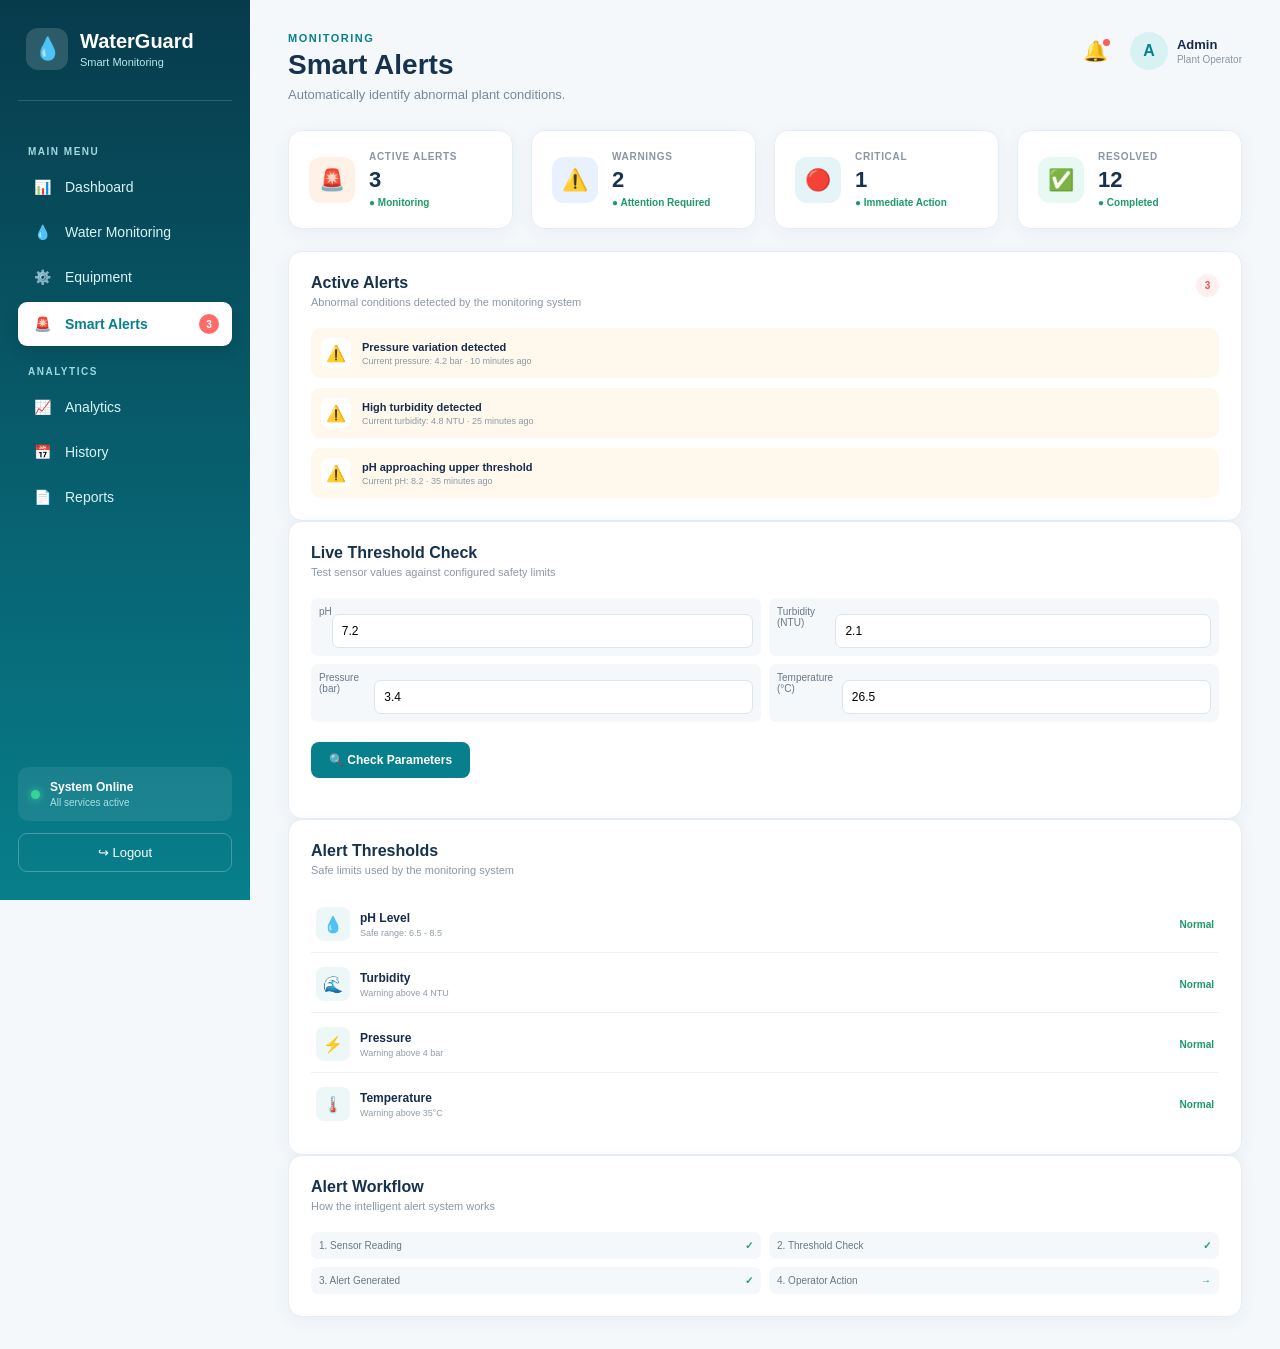
==== alerts.html @ a8fdc506 "Add files via upload" ====
<!DOCTYPE html>
<html lang="en">
<head>
    <meta charset="UTF-8">
    <meta name="viewport" content="width=device-width, initial-scale=1.0">
    <title>Smart Alerts - WaterGuard</title>
    <link rel="stylesheet" href="style.css">
</head>

<body>

    <div class="sidebar">

        <div class="brand">
            <div class="brand-icon">💧</div>

            <div>
                <h2>WaterGuard</h2>
                <span>Smart Monitoring</span>
            </div>
        </div>

        <nav>

            <p class="menu-title">MAIN MENU</p>

            <a href="dashboard.html" class="menu-item">
                <span>📊</span>
                Dashboard
            </a>

            <a href="monitoring.html" class="menu-item">
                <span>💧</span>
                Water Monitoring
            </a>

            <a href="equipment.html" class="menu-item">
                <span>⚙️</span>
                Equipment
            </a>

            <a href="alerts.html" class="menu-item active">
                <span>🚨</span>
                Smart Alerts
                <span class="badge">3</span>
            </a>

            <p class="menu-title">ANALYTICS</p>

            <a href="#" class="menu-item">
                <span>📈</span>
                Analytics
            </a>

            <a href="#" class="menu-item">
                <span>📅</span>
                History
            </a>

            <a href="#" class="menu-item">
                <span>📄</span>
                Reports
            </a>

        </nav>

        <div class="sidebar-bottom">

            <div class="system-status">
                <span class="online-dot"></span>

                <div>
                    <strong>System Online</strong>
                    <small>All services active</small>
                </div>
            </div>

            <button class="logout" onclick="logout()">
                ↪ Logout
            </button>

        </div>

    </div>


    <main class="main-content">

        <header class="topbar">

            <div>
                <p class="page-label">MONITORING</p>

                <h1>Smart Alerts</h1>

                <p class="welcome-text">
                    Automatically identify abnormal plant conditions.
                </p>
            </div>

            <div class="profile">

                <div class="notification">
                    🔔
                    <span class="notification-dot"></span>
                </div>

                <div class="profile-info">

                    <div class="avatar">
                        A
                    </div>

                    <div>
                        <strong>Admin</strong>
                        <small>Plant Operator</small>
                    </div>

                </div>

            </div>

        </header>


        <section class="overview-cards">

            <div class="metric-card">

                <div class="metric-icon pressure-icon">
                    🚨
                </div>

                <div class="metric-content">
                    <p>ACTIVE ALERTS</p>
                    <h2 id="activeAlertCount">3</h2>
                    <span class="good">● Monitoring</span>
                </div>

            </div>


            <div class="metric-card">

                <div class="metric-icon turbidity-icon">
                    ⚠️
                </div>

                <div class="metric-content">
                    <p>WARNINGS</p>
                    <h2 id="warningCount">2</h2>
                    <span class="good">● Attention Required</span>
                </div>

            </div>


            <div class="metric-card">

                <div class="metric-icon ph-icon">
                    🔴
                </div>

                <div class="metric-content">
                    <p>CRITICAL</p>
                    <h2 id="criticalCount">1</h2>
                    <span class="good">● Immediate Action</span>
                </div>

            </div>


            <div class="metric-card">

                <div class="metric-icon flow-icon">
                    ✅
                </div>

                <div class="metric-content">
                    <p>RESOLVED</p>
                    <h2 id="resolvedCount">12</h2>
                    <span class="good">● Completed</span>
                </div>

            </div>

        </section>


        <section class="panel">

            <div class="panel-header">

                <div>
                    <h2>Active Alerts</h2>

                    <p>
                        Abnormal conditions detected by the monitoring system
                    </p>
                </div>

                <span class="alert-count">
                    3
                </span>

            </div>


            <div class="alert-list">

                <div class="alert-item warning">

                    <div class="alert-icon">
                        ⚠️
                    </div>

                    <div>
                        <strong>Pressure variation detected</strong>

                        <small>
                            Current pressure: 4.2 bar · 10 minutes ago
                        </small>
                    </div>

                </div>


                <div class="alert-item warning">

                    <div class="alert-icon">
                        ⚠️
                    </div>

                    <div>
                        <strong>High turbidity detected</strong>

                        <small>
                            Current turbidity: 4.8 NTU · 25 minutes ago
                        </small>
                    </div>

                </div>


                <div class="alert-item warning">

                    <div class="alert-icon">
                        ⚠️
                    </div>

                    <div>
                        <strong>pH approaching upper threshold</strong>

                        <small>
                            Current pH: 8.2 · 35 minutes ago
                        </small>
                    </div>

                </div>

            </div>

        </section>


        <section class="panel">

            <div class="panel-header">

                <div>
                    <h2>Live Threshold Check</h2>

                    <p>
                        Test sensor values against configured safety limits
                    </p>
                </div>

            </div>


            <div class="quality-details">

                <div>
                    <span>pH</span>

                    <input
                        id="phValue"
                        type="number"
                        step="0.1"
                        value="7.2"
                    >
                </div>


                <div>
                    <span>Turbidity (NTU)</span>

                    <input
                        id="turbidityValue"
                        type="number"
                        step="0.1"
                        value="2.1"
                    >
                </div>


                <div>
                    <span>Pressure (bar)</span>

                    <input
                        id="pressureValue"
                        type="number"
                        step="0.1"
                        value="3.4"
                    >
                </div>


                <div>
                    <span>Temperature (°C)</span>

                    <input
                        id="temperatureValue"
                        type="number"
                        step="0.1"
                        value="26.5"
                    >
                </div>

            </div>


            <button
                onclick="checkAlerts()"
                class="check-button"
            >
                🔍 Check Parameters
            </button>


            <div id="alertResult"></div>

        </section>


        <section class="panel">

            <div class="panel-header">

                <div>
                    <h2>Alert Thresholds</h2>

                    <p>
                        Safe limits used by the monitoring system
                    </p>
                </div>

            </div>


            <div class="equipment-list">

                <div class="equipment-row">

                    <div class="equipment-name">

                        <div class="equipment-icon">
                            💧
                        </div>

                        <div>
                            <strong>pH Level</strong>

                            <small>
                                Safe range: 6.5 - 8.5
                            </small>
                        </div>

                    </div>

                    <span class="status-running">
                        Normal
                    </span>

                </div>


                <div class="equipment-row">

                    <div class="equipment-name">

                        <div class="equipment-icon">
                            🌊
                        </div>

                        <div>
                            <strong>Turbidity</strong>

                            <small>
                                Warning above 4 NTU
                            </small>
                        </div>

                    </div>

                    <span class="status-running">
                        Normal
                    </span>

                </div>


                <div class="equipment-row">

                    <div class="equipment-name">

                        <div class="equipment-icon">
                            ⚡
                        </div>

                        <div>
                            <strong>Pressure</strong>

                            <small>
                                Warning above 4 bar
                            </small>
                        </div>

                    </div>

                    <span class="status-running">
                        Normal
                    </span>

                </div>


                <div class="equipment-row">

                    <div class="equipment-name">

                        <div class="equipment-icon">
                            🌡️
                        </div>

                        <div>
                            <strong>Temperature</strong>

                            <small>
                                Warning above 35°C
                            </small>
                        </div>

                    </div>

                    <span class="status-running">
                        Normal
                    </span>

                </div>

            </div>

        </section>


        <section class="panel">

            <div class="panel-header">

                <div>
                    <h2>Alert Workflow</h2>

                    <p>
                        How the intelligent alert system works
                    </p>
                </div>

            </div>


            <div class="quality-details">

                <div>
                    <span>1. Sensor Reading</span>
                    <strong>✓</strong>
                </div>

                <div>
                    <span>2. Threshold Check</span>
                    <strong>✓</strong>
                </div>

                <div>
                    <span>3. Alert Generated</span>
                    <strong>✓</strong>
                </div>

                <div>
                    <span>4. Operator Action</span>
                    <strong>→</strong>
                </div>

            </div>

        </section>

    </main>


    <script src="alerts.js"></script>

    <script>

        function logout() {
            window.location.href = "index.html";
        }

    </script>

</body>
</html>
---- style.css ----
* {
    margin: 0;
    padding: 0;
    box-sizing: border-box;
}

body {
    font-family: "Segoe UI", Arial, sans-serif;
    background: #f4f8fb;
    color: #172b4d;
}

a {
    text-decoration: none;
    color: inherit;
}

button,
input,
select {
    font-family: inherit;
}

/* =========================
   LOGIN PAGE
========================= */

.login-container {
    min-height: 100vh;
    display: flex;
    align-items: center;
    justify-content: center;
    background:
        radial-gradient(circle at top left, rgba(8,127,140,0.18), transparent 35%),
        linear-gradient(135deg, #eaf7f8, #f4f8fb);
}

.login-box {
    width: 410px;
    background: white;
    padding: 40px;
    border-radius: 18px;
    border: 1px solid #e3edf1;
    box-shadow: 0 15px 45px rgba(30,60,90,0.12);
    text-align: center;
}

.login-icon {
    width: 65px;
    height: 65px;
    margin: 0 auto 15px;
    border-radius: 18px;
    background: #e2f5f6;
    display: flex;
    align-items: center;
    justify-content: center;
    font-size: 34px;
}

.login-box h1 {
    font-size: 28px;
    color: #073b4c;
    margin-bottom: 7px;
}

.login-title {
    color: #087f8c;
    font-size: 13px;
    font-weight: 600;
    margin-bottom: 8px;
}

.login-description {
    color: #8996a3;
    font-size: 11px;
    line-height: 1.6;
    margin-bottom: 28px;
}

.login-box form {
    text-align: left;
}

.login-box label {
    display: block;
    color: #526273;
    font-size: 12px;
    font-weight: 600;
    margin-bottom: 7px;
}

.login-box input {
    width: 100%;
    padding: 12px 13px;
    margin-bottom: 17px;
    border: 1px solid #dce5eb;
    border-radius: 8px;
    outline: none;
    font-size: 13px;
    color: #17324d;
}

.login-box input:focus {
    border-color: #087f8c;
    box-shadow: 0 0 0 3px rgba(8,127,140,0.08);
}

.login-box button {
    width: 100%;
    padding: 13px;
    border: none;
    border-radius: 8px;
    background: linear-gradient(135deg, #073b4c, #087f8c);
    color: white;
    font-size: 13px;
    font-weight: 600;
    cursor: pointer;
    margin-top: 5px;
}

.login-box button:hover {
    transform: translateY(-2px);
    box-shadow: 0 7px 18px rgba(8,127,140,0.25);
}

#message {
    text-align: center;
    font-size: 11px;
    margin-top: 12px;
}

.login-footer {
    margin-top: 25px;
    padding-top: 18px;
    border-top: 1px solid #edf1f4;
    color: #8996a3;
    font-size: 10px;
}

.login-footer span {
    color: #36d399;
    margin-right: 4px;
}


/* =========================
   SIDEBAR
========================= */

.sidebar {
    position: fixed;
    left: 0;
    top: 0;
    width: 250px;
    height: 100vh;
    background: linear-gradient(180deg, #073b4c 0%, #087f8c 100%);
    color: white;
    padding: 28px 18px;
    display: flex;
    flex-direction: column;
    z-index: 100;
}

.brand {
    display: flex;
    align-items: center;
    gap: 12px;
    padding: 0 8px 30px;
    border-bottom: 1px solid rgba(255,255,255,0.15);
}

.brand-icon {
    width: 42px;
    height: 42px;
    border-radius: 12px;
    background: rgba(255,255,255,0.15);
    display: flex;
    align-items: center;
    justify-content: center;
    font-size: 22px;
}

.brand h2 {
    font-size: 20px;
    font-weight: 700;
}

.brand span {
    display: block;
    font-size: 11px;
    color: #b9e8eb;
    margin-top: 3px;
}

nav {
    margin-top: 25px;
}

.menu-title {
    font-size: 10px;
    font-weight: 700;
    letter-spacing: 1.5px;
    color: #9dd9de;
    margin: 20px 10px 10px;
}

.menu-item {
    display: flex;
    align-items: center;
    gap: 12px;
    padding: 12px 13px;
    margin-bottom: 5px;
    border-radius: 9px;
    color: #d9f3f5;
    font-size: 14px;
    transition: 0.2s;
}

.menu-item span:first-child {
    width: 22px;
    text-align: center;
}

.menu-item:hover {
    background: rgba(255,255,255,0.12);
    color: white;
}

.menu-item.active {
    background: white;
    color: #087f8c;
    font-weight: 600;
    box-shadow: 0 5px 15px rgba(0,0,0,0.12);
}

.badge {
    margin-left: auto;
    background: #ff6b6b;
    color: white;
    border-radius: 20px;
    min-width: 20px;
    height: 20px;
    display: flex;
    align-items: center;
    justify-content: center;
    font-size: 10px;
}

.sidebar-bottom {
    margin-top: auto;
}

.system-status {
    display: flex;
    align-items: center;
    gap: 10px;
    padding: 13px;
    background: rgba(255,255,255,0.08);
    border-radius: 10px;
    margin-bottom: 12px;
}

.online-dot {
    width: 9px;
    height: 9px;
    background: #36d399;
    border-radius: 50%;
    box-shadow: 0 0 8px #36d399;
}

.system-status strong {
    display: block;
    font-size: 12px;
}

.system-status small {
    display: block;
    color: #a9dfe2;
    font-size: 10px;
    margin-top: 3px;
}

.logout {
    width: 100%;
    padding: 11px;
    border: 1px solid rgba(255,255,255,0.25);
    border-radius: 9px;
    background: transparent;
    color: white;
    cursor: pointer;
    font-size: 13px;
}

.logout:hover {
    background: rgba(255,255,255,0.12);
}


/* =========================
   MAIN CONTENT
========================= */

.main-content {
    margin-left: 250px;
    padding: 32px 38px;
    min-height: 100vh;
}

.topbar {
    display: flex;
    justify-content: space-between;
    align-items: flex-start;
    margin-bottom: 28px;
}

.page-label {
    color: #087f8c;
    font-size: 11px;
    font-weight: 700;
    letter-spacing: 1.5px;
    margin-bottom: 5px;
}

.topbar h1 {
    font-size: 28px;
    color: #17324d;
    margin-bottom: 6px;
}

.welcome-text {
    color: #7a8998;
    font-size: 13px;
}

.profile {
    display: flex;
    align-items: center;
    gap: 22px;
}

.notification {
    position: relative;
    font-size: 20px;
    cursor: pointer;
}

.notification-dot {
    position: absolute;
    width: 7px;
    height: 7px;
    background: #ff5c5c;
    border-radius: 50%;
    right: -2px;
    top: 0;
}

.profile-info {
    display: flex;
    align-items: center;
    gap: 9px;
}

.avatar {
    width: 38px;
    height: 38px;
    background: #d8f2f4;
    color: #087f8c;
    border-radius: 50%;
    display: flex;
    justify-content: center;
    align-items: center;
    font-weight: 700;
}

.profile-info strong {
    display: block;
    font-size: 13px;
}

.profile-info small {
    display: block;
    color: #8996a3;
    font-size: 10px;
    margin-top: 2px;
}


/* =========================
   METRIC CARDS
========================= */

.overview-cards {
    display: grid;
    grid-template-columns: repeat(4, 1fr);
    gap: 18px;
    margin-bottom: 22px;
}

.metric-card {
    background: white;
    border: 1px solid #e7eef3;
    border-radius: 14px;
    padding: 20px;
    display: flex;
    align-items: center;
    gap: 14px;
    position: relative;
    box-shadow: 0 4px 18px rgba(30,60,90,0.05);
    transition: 0.2s;
}

.metric-card:hover {
    transform: translateY(-3px);
    box-shadow: 0 8px 25px rgba(30,60,90,0.1);
}

.metric-icon {
    width: 46px;
    height: 46px;
    border-radius: 12px;
    display: flex;
    align-items: center;
    justify-content: center;
    font-size: 21px;
    flex-shrink: 0;
}

.ph-icon {
    background: #e5f5f7;
}

.turbidity-icon {
    background: #e9f1ff;
}

.flow-icon {
    background: #e8f8f2;
}

.pressure-icon {
    background: #fff1e6;
}

.metric-content p {
    font-size: 10px;
    font-weight: 700;
    color: #8996a3;
    letter-spacing: 0.7px;
    margin-bottom: 5px;
}

.metric-content h2 {
    font-size: 22px;
    color: #17324d;
}

.metric-content h2 small {
    font-size: 10px;
    font-weight: 500;
    color: #7c8996;
}

.good {
    color: #1c9b67;
    font-size: 10px;
    font-weight: 600;
    display: block;
    margin-top: 4px;
}

.metric-arrow {
    margin-left: auto;
    color: #b5c0c9;
    font-size: 18px;
}


/* =========================
   PANELS
========================= */

.dashboard-grid {
    display: grid;
    grid-template-columns: 2fr 1fr;
    gap: 20px;
    margin-bottom: 20px;
}

.panel {
    background: white;
    border: 1px solid #e7eef3;
    border-radius: 14px;
    padding: 22px;
    box-shadow: 0 4px 18px rgba(30,60,90,0.05);
}

.panel-header {
    display: flex;
    justify-content: space-between;
    align-items: flex-start;
    margin-bottom: 20px;
}

.panel-header h2 {
    font-size: 16px;
    color: #17324d;
    margin-bottom: 4px;
}

.panel-header p {
    color: #8a98a5;
    font-size: 11px;
}

.panel-header select {
    border: 1px solid #dce5eb;
    padding: 7px 10px;
    border-radius: 7px;
    color: #526273;
    background: white;
    outline: none;
}

.panel-header a {
    color: #087f8c;
    font-size: 11px;
    font-weight: 600;
}


/* =========================
   CHART
========================= */

.chart-area {
    height: 190px;
    display: flex;
    position: relative;
}

.chart-lines {
    width: 35px;
    height: 100%;
    display: flex;
    flex-direction: column;
    justify-content: space-between;
    color: #a0abb5;
    font-size: 9px;
    padding-bottom: 5px;
}

.chart {
    flex: 1;
    position: relative;
    margin-left: 8px;
    border-left: 1px solid #e8eef2;
    border-bottom: 1px solid #e8eef2;
    background: repeating-linear-gradient(
        to bottom,
        transparent 0,
        transparent 37px,
        #edf2f5 38px
    );
}

.chart-line {
    position: absolute;
    left: 4%;
    right: 2%;
    top: 43%;
    height: 3px;
    background: #087f8c;
    border-radius: 5px;
    transform: rotate(-2deg);
    box-shadow: 0 3px 10px rgba(8,127,140,0.25);
}

.point1,
.point2,
.point3,
.point4,
.point5,
.point6 {
    position: absolute;
    width: 9px;
    height: 9px;
    border: 2px solid white;
    background: #087f8c;
    border-radius: 50%;
    z-index: 2;
}

.point1 {
    left: 5%;
    top: 47%;
}

.point2 {
    left: 22%;
    top: 41%;
}

.point3 {
    left: 40%;
    top: 44%;
}

.point4 {
    left: 58%;
    top: 36%;
}

.point5 {
    left: 76%;
    top: 40%;
}

.point6 {
    right: 2%;
    top: 31%;
}

.chart-labels {
    margin-left: 43px;
    display: flex;
    justify-content: space-between;
    color: #9aa6b1;
    font-size: 9px;
    margin-top: 8px;
}


/* =========================
   QUALITY SCORE
========================= */

.quality-panel {
    text-align: center;
}

.quality-panel .panel-header {
    text-align: left;
}

.score-circle {
    width: 135px;
    height: 135px;
    margin: 8px auto 14px;
    border-radius: 50%;
    background: conic-gradient(
        #087f8c 0deg 331deg,
        #e8eef2 331deg 360deg
    );
    display: flex;
    align-items: center;
    justify-content: center;
    position: relative;
}

.score-circle::before {
    content: "";
    position: absolute;
    width: 105px;
    height: 105px;
    background: white;
    border-radius: 50%;
}

.score-circle div {
    position: relative;
    z-index: 2;
}

.score-circle strong {
    font-size: 30px;
    color: #17324d;
}

.score-circle span {
    font-size: 11px;
    color: #8996a3;
}

.quality-status {
    color: #1c9b67;
    font-size: 10px;
    font-weight: 700;
    margin-bottom: 15px;
}

.quality-details {
    display: grid;
    grid-template-columns: 1fr 1fr;
    gap: 8px;
}

.quality-details div {
    background: #f5f8fa;
    border-radius: 7px;
    padding: 8px;
    display: flex;
    justify-content: space-between;
    font-size: 10px;
    color: #697886;
}

.quality-details strong {
    color: #1c9b67;
}


/* =========================
   EQUIPMENT
========================= */

.lower-grid {
    grid-template-columns: 1.2fr 1fr;
}

.equipment-list {
    display: flex;
    flex-direction: column;
    gap: 3px;
}

.equipment-row {
    display: flex;
    justify-content: space-between;
    align-items: center;
    padding: 11px 5px;
    border-bottom: 1px solid #eef2f5;
}

.equipment-row:last-child {
    border-bottom: none;
}

.equipment-name {
    display: flex;
    align-items: center;
    gap: 10px;
}

.equipment-icon {
    width: 34px;
    height: 34px;
    background: #edf7f8;
    border-radius: 8px;
    display: flex;
    align-items: center;
    justify-content: center;
}

.equipment-name strong {
    display: block;
    font-size: 12px;
}

.equipment-name small {
    display: block;
    color: #909ca7;
    font-size: 9px;
    margin-top: 3px;
}

.status-running {
    color: #1c9b67;
    font-size: 10px;
    font-weight: 600;
}


/* =========================
   ALERTS
========================= */

.alert-list {
    display: flex;
    flex-direction: column;
    gap: 10px;
}

.alert-item {
    display: flex;
    align-items: center;
    gap: 11px;
    padding: 10px;
    border-radius: 9px;
}

.alert-item.warning {
    background: #fff8ed;
}

.alert-item.info {
    background: #eef7ff;
}

.alert-item.success {
    background: #effaf4;
}

.alert-icon {
    width: 30px;
    height: 30px;
    border-radius: 8px;
    display: flex;
    align-items: center;
    justify-content: center;
    background: white;
}

.alert-item strong {
    display: block;
    font-size: 11px;
}

.alert-item small {
    display: block;
    color: #8c98a3;
    font-size: 9px;
    margin-top: 3px;
}

.alert-count {
    width: 23px;
    height: 23px;
    background: #fff0f0;
    color: #e45555;
    border-radius: 50%;
    display: flex;
    align-items: center;
    justify-content: center;
    font-size: 10px;
    font-weight: 700;
}


/* =========================
   QUICK ACTIONS
========================= */

.quick-actions {
    margin-top: 5px;
}

.quick-actions h2 {
    font-size: 16px;
    margin-bottom: 12px;
}

.action-grid {
    display: grid;
    grid-template-columns: repeat(4, 1fr);
    gap: 14px;
}

.action-card {
    background: white;
    border: 1px solid #e7eef3;
    border-radius: 11px;
    padding: 15px;
    display: flex;
    align-items: center;
    gap: 11px;
    box-shadow: 0 3px 12px rgba(30,60,90,0.04);
    transition: 0.2s;
}

.action-card:hover {
    border-color: #9ed8dc;
    transform: translateY(-2px);
}

.action-card > span {
    width: 35px;
    height: 35px;
    background: #edf7f8;
    border-radius: 8px;
    display: flex;
    align-items: center;
    justify-content: center;
}

.action-card div {
    flex: 1;
}

.action-card strong {
    display: block;
    font-size: 11px;
}

.action-card small {
    display: block;
    color: #919ca6;
    font-size: 9px;
    margin-top: 3px;
}

.action-card b {
    color: #087f8c;
}


/* =========================
   ALERT THRESHOLD CHECK
========================= */

.quality-details input {
    width: 100%;
    margin-top: 8px;
    padding: 9px;
    border: 1px solid #dce5eb;
    border-radius: 7px;
    outline: none;
    font-size: 12px;
}

.check-button {
    margin-top: 20px;
    padding: 11px 18px;
    border: none;
    border-radius: 8px;
    background: #087f8c;
    color: white;
    cursor: pointer;
    font-size: 12px;
    font-weight: 600;
}

.check-button:hover {
    background: #066b76;
}

#alertResult {
    margin-top: 18px;
}


/* =========================
   MONITORING / GENERAL
========================= */

.data-grid {
    display: grid;
    grid-template-columns: repeat(2, 1fr);
    gap: 18px;
}

.data-card {
    background: white;
    border: 1px solid #e7eef3;
    border-radius: 14px;
    padding: 20px;
    box-shadow: 0 4px 18px rgba(30,60,90,0.05);
}

.data-card h3 {
    font-size: 13px;
    color: #8996a3;
    margin-bottom: 8px;
}

.data-card .value {
    font-size: 28px;
    font-weight: 700;
    color: #17324d;
}

.data-card .unit {
    font-size: 11px;
    color: #8996a3;
}

.status-normal {
    color: #1c9b67;
    font-size: 11px;
    font-weight: 600;
    margin-top: 6px;
}

.status-warning {
    color: #e69a23;
    font-size: 11px;
    font-weight: 600;
    margin-top: 6px;
}

.status-critical {
    color: #e45555;
    font-size: 11px;
    font-weight: 600;
    margin-top: 6px;
}


/* =========================
   RESPONSIVE
========================= */

@media (max-width: 1200px) {

    .overview-cards {
        grid-template-columns: repeat(2, 1fr);
    }

    .action-grid {
        grid-template-columns: repeat(2, 1fr);
    }
}

@media (max-width: 900px) {

    .sidebar {
        width: 210px;
    }

    .main-content {
        margin-left: 210px;
        padding: 25px;
    }

    .dashboard-grid,
    .lower-grid {
        grid-template-columns: 1fr;
    }
}

@media (max-width: 650px) {

    .sidebar {
        position: relative;
        width: 100%;
        height: auto;
    }

    .main-content {
        margin-left: 0;
    }

    .overview-cards,
    .action-grid,
    .data-grid {
        grid-template-columns: 1fr;
    }

    .topbar {
        flex-direction: column;
        gap: 20px;
    }
}

@media (max-width: 500px) {

    .login-box {
        width: calc(100% - 30px);
        padding: 30px 25px;
    }
}
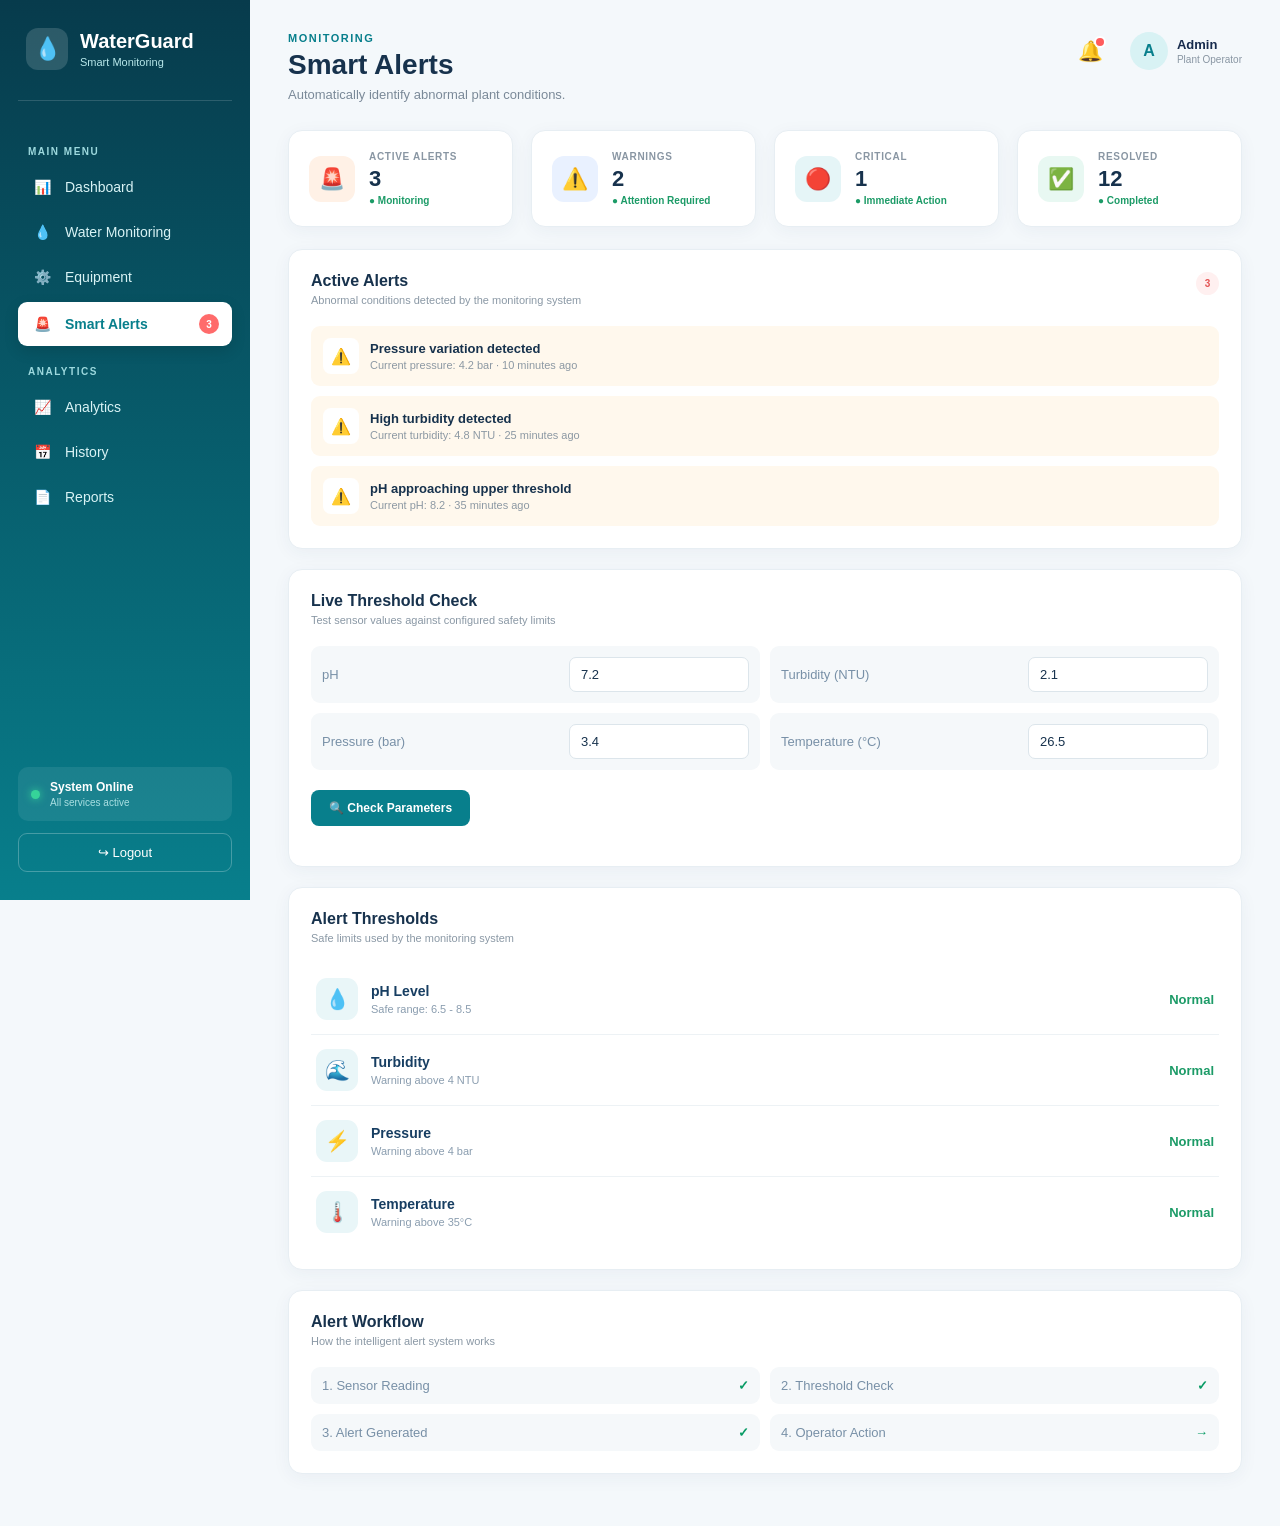
==== commit 5f52f8a3: "Add files via upload" ====
--- a/alerts.html
+++ b/alerts.html
@@ -13,7 +13,6 @@
 
         <div class="brand">
             <div class="brand-icon">💧</div>
-
             <div>
                 <h2>WaterGuard</h2>
                 <span>Smart Monitoring</span>
@@ -47,17 +46,17 @@
 
             <p class="menu-title">ANALYTICS</p>
 
-            <a href="#" class="menu-item">
+            <a href="analytics.html" class="menu-item">
                 <span>📈</span>
                 Analytics
             </a>
 
-            <a href="#" class="menu-item">
+            <a href="history.html" class="menu-item">
                 <span>📅</span>
                 History
             </a>
 
-            <a href="#" class="menu-item">
+            <a href="reports.html" class="menu-item">
                 <span>📄</span>
                 Reports
             </a>
@@ -68,7 +67,6 @@
 
             <div class="system-status">
                 <span class="online-dot"></span>
-
                 <div>
                     <strong>System Online</strong>
                     <small>All services active</small>
@@ -100,22 +98,66 @@
 
             <div class="profile">
 
-                <div class="notification">
-                    🔔
-                    <span class="notification-dot"></span>
-                </div>
+                <!-- ================= NOTIFICATION BELL ================= -->
+
+                <div class="notification-wrapper">
+
+                    <div class="notification" onclick="toggleNotifications(event)">
+                        🔔
+                        <span class="notification-dot"></span>
+                    </div>
+
+                    <div class="notification-dropdown" id="notificationDropdown">
+
+                        <div class="notification-header">
+                            <strong>Notifications</strong>
+                            <span class="notification-count">3 new</span>
+                        </div>
+
+                        <div class="notification-list">
+
+                            <div class="notification-item">
+                                <div class="notif-icon warning">⚠️</div>
+                                <div>
+                                    <strong>Pressure variation detected</strong>
+                                    <small>Current pressure: 4.2 bar · 10 min ago</small>
+                                </div>
+                            </div>
+
+                            <div class="notification-item">
+                                <div class="notif-icon warning">⚠️</div>
+                                <div>
+                                    <strong>High turbidity detected</strong>
+                                    <small>Current turbidity: 4.8 NTU · 25 min ago</small>
+                                </div>
+                            </div>
+
+                            <div class="notification-item">
+                                <div class="notif-icon warning">⚠️</div>
+                                <div>
+                                    <strong>pH approaching upper threshold</strong>
+                                    <small>Current pH: 8.2 · 35 min ago</small>
+                                </div>
+                            </div>
+
+                        </div>
+
+                        <a href="alerts.html" class="notification-footer">
+                            View all alerts →
+                        </a>
+
+                    </div>
+
+                </div>
+
+                <!-- ================= PROFILE ================= -->
 
                 <div class="profile-info">
-
-                    <div class="avatar">
-                        A
-                    </div>
-
+                    <div class="avatar">A</div>
                     <div>
                         <strong>Admin</strong>
                         <small>Plant Operator</small>
                     </div>
-
                 </div>
 
             </div>
@@ -126,62 +168,39 @@
         <section class="overview-cards">
 
             <div class="metric-card">
-
-                <div class="metric-icon pressure-icon">
-                    🚨
-                </div>
-
+                <div class="metric-icon pressure-icon">🚨</div>
                 <div class="metric-content">
                     <p>ACTIVE ALERTS</p>
                     <h2 id="activeAlertCount">3</h2>
                     <span class="good">● Monitoring</span>
                 </div>
-
-            </div>
-
+            </div>
 
             <div class="metric-card">
-
-                <div class="metric-icon turbidity-icon">
-                    ⚠️
-                </div>
-
+                <div class="metric-icon turbidity-icon">⚠️</div>
                 <div class="metric-content">
                     <p>WARNINGS</p>
                     <h2 id="warningCount">2</h2>
                     <span class="good">● Attention Required</span>
                 </div>
-
-            </div>
-
+            </div>
 
             <div class="metric-card">
-
-                <div class="metric-icon ph-icon">
-                    🔴
-                </div>
-
+                <div class="metric-icon ph-icon">🔴</div>
                 <div class="metric-content">
                     <p>CRITICAL</p>
                     <h2 id="criticalCount">1</h2>
                     <span class="good">● Immediate Action</span>
                 </div>
-
-            </div>
-
+            </div>
 
             <div class="metric-card">
-
-                <div class="metric-icon flow-icon">
-                    ✅
-                </div>
-
+                <div class="metric-icon flow-icon">✅</div>
                 <div class="metric-content">
                     <p>RESOLVED</p>
                     <h2 id="resolvedCount">12</h2>
                     <span class="good">● Completed</span>
                 </div>
-
             </div>
 
         </section>
@@ -193,69 +212,37 @@
 
                 <div>
                     <h2>Active Alerts</h2>
-
-                    <p>
-                        Abnormal conditions detected by the monitoring system
-                    </p>
-                </div>
-
-                <span class="alert-count">
-                    3
-                </span>
-
-            </div>
-
+                    <p>Abnormal conditions detected by the monitoring system</p>
+                </div>
+
+                <span class="alert-count">3</span>
+
+            </div>
 
             <div class="alert-list">
 
                 <div class="alert-item warning">
-
-                    <div class="alert-icon">
-                        ⚠️
-                    </div>
-
+                    <div class="alert-icon">⚠️</div>
                     <div>
                         <strong>Pressure variation detected</strong>
-
-                        <small>
-                            Current pressure: 4.2 bar · 10 minutes ago
-                        </small>
-                    </div>
-
-                </div>
-
+                        <small>Current pressure: 4.2 bar · 10 minutes ago</small>
+                    </div>
+                </div>
 
                 <div class="alert-item warning">
-
-                    <div class="alert-icon">
-                        ⚠️
-                    </div>
-
+                    <div class="alert-icon">⚠️</div>
                     <div>
                         <strong>High turbidity detected</strong>
-
-                        <small>
-                            Current turbidity: 4.8 NTU · 25 minutes ago
-                        </small>
-                    </div>
-
-                </div>
-
+                        <small>Current turbidity: 4.8 NTU · 25 minutes ago</small>
+                    </div>
+                </div>
 
                 <div class="alert-item warning">
-
-                    <div class="alert-icon">
-                        ⚠️
-                    </div>
-
+                    <div class="alert-icon">⚠️</div>
                     <div>
                         <strong>pH approaching upper threshold</strong>
-
-                        <small>
-                            Current pH: 8.2 · 35 minutes ago
-                        </small>
-                    </div>
-
+                        <small>Current pH: 8.2 · 35 minutes ago</small>
+                    </div>
                 </div>
 
             </div>
@@ -266,78 +253,40 @@
         <section class="panel">
 
             <div class="panel-header">
-
                 <div>
                     <h2>Live Threshold Check</h2>
-
-                    <p>
-                        Test sensor values against configured safety limits
-                    </p>
-                </div>
-
-            </div>
-
+                    <p>Test sensor values against configured safety limits</p>
+                </div>
+            </div>
 
             <div class="quality-details">
 
                 <div>
                     <span>pH</span>
-
-                    <input
-                        id="phValue"
-                        type="number"
-                        step="0.1"
-                        value="7.2"
-                    >
-                </div>
-
+                    <input id="phValue" type="number" step="0.1" value="7.2">
+                </div>
 
                 <div>
                     <span>Turbidity (NTU)</span>
-
-                    <input
-                        id="turbidityValue"
-                        type="number"
-                        step="0.1"
-                        value="2.1"
-                    >
-                </div>
-
+                    <input id="turbidityValue" type="number" step="0.1" value="2.1">
+                </div>
 
                 <div>
                     <span>Pressure (bar)</span>
-
-                    <input
-                        id="pressureValue"
-                        type="number"
-                        step="0.1"
-                        value="3.4"
-                    >
-                </div>
-
+                    <input id="pressureValue" type="number" step="0.1" value="3.4">
+                </div>
 
                 <div>
                     <span>Temperature (°C)</span>
-
-                    <input
-                        id="temperatureValue"
-                        type="number"
-                        step="0.1"
-                        value="26.5"
-                    >
-                </div>
-
-            </div>
-
-
-            <button
-                onclick="checkAlerts()"
-                class="check-button"
-            >
+                    <input id="temperatureValue" type="number" step="0.1" value="26.5">
+                </div>
+
+            </div>
+
+            <button onclick="checkAlerts()" class="check-button">
                 🔍 Check Parameters
             </button>
 
-
             <div id="alertResult"></div>
 
         </section>
@@ -346,117 +295,56 @@
         <section class="panel">
 
             <div class="panel-header">
-
                 <div>
                     <h2>Alert Thresholds</h2>
-
-                    <p>
-                        Safe limits used by the monitoring system
-                    </p>
-                </div>
-
-            </div>
-
+                    <p>Safe limits used by the monitoring system</p>
+                </div>
+            </div>
 
             <div class="equipment-list">
 
                 <div class="equipment-row">
-
                     <div class="equipment-name">
-
-                        <div class="equipment-icon">
-                            💧
-                        </div>
-
+                        <div class="equipment-icon">💧</div>
                         <div>
                             <strong>pH Level</strong>
-
-                            <small>
-                                Safe range: 6.5 - 8.5
-                            </small>
-                        </div>
-
-                    </div>
-
-                    <span class="status-running">
-                        Normal
-                    </span>
-
-                </div>
-
+                            <small>Safe range: 6.5 - 8.5</small>
+                        </div>
+                    </div>
+                    <span class="status-running">Normal</span>
+                </div>
 
                 <div class="equipment-row">
-
                     <div class="equipment-name">
-
-                        <div class="equipment-icon">
-                            🌊
-                        </div>
-
+                        <div class="equipment-icon">🌊</div>
                         <div>
                             <strong>Turbidity</strong>
-
-                            <small>
-                                Warning above 4 NTU
-                            </small>
-                        </div>
-
-                    </div>
-
-                    <span class="status-running">
-                        Normal
-                    </span>
-
-                </div>
-
+                            <small>Warning above 4 NTU</small>
+                        </div>
+                    </div>
+                    <span class="status-running">Normal</span>
+                </div>
 
                 <div class="equipment-row">
-
                     <div class="equipment-name">
-
-                        <div class="equipment-icon">
-                            ⚡
-                        </div>
-
+                        <div class="equipment-icon">⚡</div>
                         <div>
                             <strong>Pressure</strong>
-
-                            <small>
-                                Warning above 4 bar
-                            </small>
-                        </div>
-
-                    </div>
-
-                    <span class="status-running">
-                        Normal
-                    </span>
-
-                </div>
-
+                            <small>Warning above 4 bar</small>
+                        </div>
+                    </div>
+                    <span class="status-running">Normal</span>
+                </div>
 
                 <div class="equipment-row">
-
                     <div class="equipment-name">
-
-                        <div class="equipment-icon">
-                            🌡️
-                        </div>
-
+                        <div class="equipment-icon">🌡️</div>
                         <div>
                             <strong>Temperature</strong>
-
-                            <small>
-                                Warning above 35°C
-                            </small>
-                        </div>
-
-                    </div>
-
-                    <span class="status-running">
-                        Normal
-                    </span>
-
+                            <small>Warning above 35°C</small>
+                        </div>
+                    </div>
+                    <span class="status-running">Normal</span>
                 </div>
 
             </div>
@@ -467,40 +355,17 @@
         <section class="panel">
 
             <div class="panel-header">
-
                 <div>
                     <h2>Alert Workflow</h2>
-
-                    <p>
-                        How the intelligent alert system works
-                    </p>
-                </div>
-
-            </div>
-
+                    <p>How the intelligent alert system works</p>
+                </div>
+            </div>
 
             <div class="quality-details">
-
-                <div>
-                    <span>1. Sensor Reading</span>
-                    <strong>✓</strong>
-                </div>
-
-                <div>
-                    <span>2. Threshold Check</span>
-                    <strong>✓</strong>
-                </div>
-
-                <div>
-                    <span>3. Alert Generated</span>
-                    <strong>✓</strong>
-                </div>
-
-                <div>
-                    <span>4. Operator Action</span>
-                    <strong>→</strong>
-                </div>
-
+                <div><span>1. Sensor Reading</span><strong>✓</strong></div>
+                <div><span>2. Threshold Check</span><strong>✓</strong></div>
+                <div><span>3. Alert Generated</span><strong>✓</strong></div>
+                <div><span>4. Operator Action</span><strong>→</strong></div>
             </div>
 
         </section>
@@ -513,9 +378,35 @@
     <script>
 
         function logout() {
+            sessionStorage.clear();
             window.location.href = "index.html";
         }
 
+        // ===============================
+        // NOTIFICATION BELL
+        // ===============================
+
+        function toggleNotifications(event) {
+            event.stopPropagation();
+            const dropdown = document.getElementById("notificationDropdown");
+            if (dropdown) dropdown.classList.toggle("open");
+        }
+
+        document.addEventListener("click", function(event) {
+            const dropdown = document.getElementById("notificationDropdown");
+            const wrapper  = document.querySelector(".notification-wrapper");
+            if (dropdown && wrapper && !wrapper.contains(event.target)) {
+                dropdown.classList.remove("open");
+            }
+        });
+
+        document.addEventListener("keydown", function(event) {
+            if (event.key === "Escape") {
+                const dropdown = document.getElementById("notificationDropdown");
+                if (dropdown) dropdown.classList.remove("open");
+            }
+        });
+
     </script>
 
 </body>
--- a/style.css
+++ b/style.css
@@ -1,3 +1,7 @@
+/* =========================================
+   WATERGUARD - GLOBAL STYLES
+========================================= */
+
 * {
     margin: 0;
     padding: 0;
@@ -20,6 +24,7 @@
 select {
     font-family: inherit;
 }
+
 
 /* =========================
    LOGIN PAGE
@@ -116,6 +121,7 @@
     font-weight: 600;
     cursor: pointer;
     margin-top: 5px;
+    transition: 0.2s;
 }
 
 .login-box button:hover {
@@ -127,6 +133,7 @@
     text-align: center;
     font-size: 11px;
     margin-top: 12px;
+    color: #e45555;
 }
 
 .login-footer {
@@ -289,6 +296,7 @@
     color: white;
     cursor: pointer;
     font-size: 13px;
+    transition: 0.2s;
 }
 
 .logout:hover {
@@ -336,22 +344,6 @@
     display: flex;
     align-items: center;
     gap: 22px;
-}
-
-.notification {
-    position: relative;
-    font-size: 20px;
-    cursor: pointer;
-}
-
-.notification-dot {
-    position: absolute;
-    width: 7px;
-    height: 7px;
-    background: #ff5c5c;
-    border-radius: 50%;
-    right: -2px;
-    top: 0;
 }
 
 .profile-info {
@@ -441,6 +433,11 @@
     background: #fff1e6;
 }
 
+.metric-content {
+    flex: 1;
+    min-width: 0;
+}
+
 .metric-content p {
     font-size: 10px;
     font-weight: 700;
@@ -452,6 +449,7 @@
 .metric-content h2 {
     font-size: 22px;
     color: #17324d;
+    line-height: 1.1;
 }
 
 .metric-content h2 small {
@@ -469,9 +467,7 @@
 }
 
 .metric-arrow {
-    margin-left: auto;
-    color: #b5c0c9;
-    font-size: 18px;
+    display: none;
 }
 
 
@@ -484,6 +480,7 @@
     grid-template-columns: 2fr 1fr;
     gap: 20px;
     margin-bottom: 20px;
+    align-items: stretch;
 }
 
 .panel {
@@ -492,6 +489,7 @@
     border-radius: 14px;
     padding: 22px;
     box-shadow: 0 4px 18px rgba(30,60,90,0.05);
+    margin-bottom: 20px;
 }
 
 .panel-header {
@@ -499,6 +497,7 @@
     justify-content: space-between;
     align-items: flex-start;
     margin-bottom: 20px;
+    gap: 20px;
 }
 
 .panel-header h2 {
@@ -519,6 +518,8 @@
     color: #526273;
     background: white;
     outline: none;
+    font-size: 12px;
+    cursor: pointer;
 }
 
 .panel-header a {
@@ -529,7 +530,7 @@
 
 
 /* =========================
-   CHART
+   CHART (Static SVG)
 ========================= */
 
 .chart-area {
@@ -590,35 +591,12 @@
     z-index: 2;
 }
 
-.point1 {
-    left: 5%;
-    top: 47%;
-}
-
-.point2 {
-    left: 22%;
-    top: 41%;
-}
-
-.point3 {
-    left: 40%;
-    top: 44%;
-}
-
-.point4 {
-    left: 58%;
-    top: 36%;
-}
-
-.point5 {
-    left: 76%;
-    top: 40%;
-}
-
-.point6 {
-    right: 2%;
-    top: 31%;
-}
+.point1 { left: 5%; top: 47%; }
+.point2 { left: 22%; top: 41%; }
+.point3 { left: 40%; top: 44%; }
+.point4 { left: 58%; top: 36%; }
+.point5 { left: 76%; top: 40%; }
+.point6 { right: 2%; top: 31%; }
 
 .chart-labels {
     margin-left: 43px;
@@ -631,104 +609,203 @@
 
 
 /* =========================
+   TREND CHART (Dashboard)
+========================= */
+
+.trend-chart {
+    display: flex;
+    height: 220px;
+    margin-top: 10px;
+    position: relative;
+}
+
+.trend-y-axis {
+    width: 42px;
+    display: flex;
+    flex-direction: column;
+    justify-content: space-between;
+    padding: 0 8px 8px 0;
+    color: #8a9daf;
+    font-size: 11px;
+    text-align: right;
+}
+
+.trend-plot {
+    flex: 1;
+    position: relative;
+    border-left: 1px solid #e5edf1;
+    border-bottom: 1px solid #e5edf1;
+}
+
+.trend-grid-line {
+    position: absolute;
+    left: 0;
+    right: 0;
+    height: 1px;
+    background: #edf2f5;
+}
+
+.trend-grid-line:nth-child(1) { top: 0; }
+.trend-grid-line:nth-child(2) { top: 25%; }
+.trend-grid-line:nth-child(3) { top: 50%; }
+.trend-grid-line:nth-child(4) { top: 75%; }
+
+.trend-svg {
+    position: absolute;
+    left: 0;
+    top: 0;
+    width: 100%;
+    height: 100%;
+}
+
+.trend-x-axis {
+    display: flex;
+    justify-content: space-between;
+    margin-left: 42px;
+    margin-top: 8px;
+    color: #8a9daf;
+    font-size: 11px;
+}
+
+
+/* =========================
    QUALITY SCORE
 ========================= */
 
 .quality-panel {
+    display: flex;
+    flex-direction: column;
+    align-items: center;
     text-align: center;
+    padding: 22px;
 }
 
 .quality-panel .panel-header {
+    width: 100%;
     text-align: left;
+    margin-bottom: 10px;
 }
 
 .score-circle {
-    width: 135px;
-    height: 135px;
-    margin: 8px auto 14px;
+    width: 170px;
+    height: 170px;
+    margin: 15px auto 18px;
     border-radius: 50%;
-    background: conic-gradient(
-        #087f8c 0deg 331deg,
-        #e8eef2 331deg 360deg
-    );
+
+    background:
+        radial-gradient(circle, #ffffff 60%, transparent 61%),
+        conic-gradient(#087f8c 0deg 360deg, #e5edf1 360deg 360deg);
+
     display: flex;
     align-items: center;
     justify-content: center;
-    position: relative;
-}
-
-.score-circle::before {
-    content: "";
-    position: absolute;
-    width: 105px;
-    height: 105px;
-    background: white;
-    border-radius: 50%;
+    transition: background 0.4s ease;
 }
 
 .score-circle div {
-    position: relative;
-    z-index: 2;
+    display: flex;
+    align-items: baseline;
+    justify-content: center;
+    gap: 2px;
 }
 
 .score-circle strong {
-    font-size: 30px;
-    color: #17324d;
+    font-size: 44px;
+    color: #123b64;
+    line-height: 1;
 }
 
 .score-circle span {
-    font-size: 11px;
-    color: #8996a3;
+    font-size: 14px;
+    color: #8a9daf;
 }
 
 .quality-status {
-    color: #1c9b67;
-    font-size: 10px;
+    font-size: 13px;
     font-weight: 700;
-    margin-bottom: 15px;
-}
+    letter-spacing: 0.5px;
+    color: #079b64;
+    margin-top: 0;
+}
+
+
+/* =========================================
+   QUALITY DETAILS / INPUT ROWS
+   (Fixed overlap)
+========================================= */
 
 .quality-details {
     display: grid;
     grid-template-columns: 1fr 1fr;
-    gap: 8px;
-}
-
-.quality-details div {
+    gap: 10px;
+    width: 100%;
+}
+
+.quality-details > div {
+    display: flex;
+    justify-content: space-between;
+    align-items: center;
+
+    gap: 12px;
+
+    padding: 11px;
+
+    border-radius: 9px;
     background: #f5f8fa;
+}
+
+.quality-details span {
+    color: #7890a7;
+    font-size: 13px;
+
+    flex-shrink: 0;
+    min-width: 90px;
+}
+
+.quality-details strong {
+    color: #079b64;
+    font-size: 13px;
+}
+
+.quality-details input {
+    flex: 1;
+    width: 100%;
+    max-width: 180px;
+
+    padding: 9px 11px;
+
+    border: 1px solid #dce5eb;
     border-radius: 7px;
-    padding: 8px;
+    background: #ffffff;
+
+    outline: none;
+    font-size: 13px;
+    color: #17324d;
+
+    text-align: left;
+}
+
+.quality-details input:focus {
+    border-color: #087f8c;
+    box-shadow: 0 0 0 3px rgba(8,127,140,0.08);
+}
+
+
+/* =========================
+   EQUIPMENT ROWS
+========================= */
+
+.equipment-list {
+    display: flex;
+    flex-direction: column;
+}
+
+.equipment-row {
     display: flex;
     justify-content: space-between;
-    font-size: 10px;
-    color: #697886;
-}
-
-.quality-details strong {
-    color: #1c9b67;
-}
-
-
-/* =========================
-   EQUIPMENT
-========================= */
-
-.lower-grid {
-    grid-template-columns: 1.2fr 1fr;
-}
-
-.equipment-list {
-    display: flex;
-    flex-direction: column;
-    gap: 3px;
-}
-
-.equipment-row {
-    display: flex;
-    justify-content: space-between;
-    align-items: center;
-    padding: 11px 5px;
-    border-bottom: 1px solid #eef2f5;
+    align-items: center;
+    padding: 14px 5px;
+    border-bottom: 1px solid #edf2f5;
 }
 
 .equipment-row:last-child {
@@ -738,34 +815,37 @@
 .equipment-name {
     display: flex;
     align-items: center;
-    gap: 10px;
+    gap: 13px;
 }
 
 .equipment-icon {
-    width: 34px;
-    height: 34px;
-    background: #edf7f8;
-    border-radius: 8px;
+    width: 42px;
+    height: 42px;
+    border-radius: 11px;
+    background: #e9f6f8;
     display: flex;
     align-items: center;
     justify-content: center;
+    font-size: 20px;
+    flex-shrink: 0;
 }
 
 .equipment-name strong {
     display: block;
-    font-size: 12px;
+    color: #173e62;
+    font-size: 14px;
 }
 
 .equipment-name small {
     display: block;
-    color: #909ca7;
-    font-size: 9px;
-    margin-top: 3px;
+    margin-top: 4px;
+    color: #8a9daf;
+    font-size: 11px;
 }
 
 .status-running {
     color: #1c9b67;
-    font-size: 10px;
+    font-size: 13px;
     font-weight: 600;
 }
 
@@ -784,7 +864,7 @@
     display: flex;
     align-items: center;
     gap: 11px;
-    padding: 10px;
+    padding: 12px;
     border-radius: 9px;
 }
 
@@ -798,27 +878,33 @@
 
 .alert-item.success {
     background: #effaf4;
+    border: 1px solid #d9f1e7;
 }
 
 .alert-icon {
-    width: 30px;
-    height: 30px;
+    width: 36px;
+    height: 36px;
     border-radius: 8px;
     display: flex;
     align-items: center;
     justify-content: center;
     background: white;
+    font-size: 16px;
+    font-weight: bold;
+    color: #1c9b67;
+    flex-shrink: 0;
 }
 
 .alert-item strong {
     display: block;
-    font-size: 11px;
+    font-size: 13px;
+    color: #17324d;
 }
 
 .alert-item small {
     display: block;
     color: #8c98a3;
-    font-size: 9px;
+    font-size: 11px;
     margin-top: 3px;
 }
 
@@ -833,88 +919,6 @@
     justify-content: center;
     font-size: 10px;
     font-weight: 700;
-}
-
-
-/* =========================
-   QUICK ACTIONS
-========================= */
-
-.quick-actions {
-    margin-top: 5px;
-}
-
-.quick-actions h2 {
-    font-size: 16px;
-    margin-bottom: 12px;
-}
-
-.action-grid {
-    display: grid;
-    grid-template-columns: repeat(4, 1fr);
-    gap: 14px;
-}
-
-.action-card {
-    background: white;
-    border: 1px solid #e7eef3;
-    border-radius: 11px;
-    padding: 15px;
-    display: flex;
-    align-items: center;
-    gap: 11px;
-    box-shadow: 0 3px 12px rgba(30,60,90,0.04);
-    transition: 0.2s;
-}
-
-.action-card:hover {
-    border-color: #9ed8dc;
-    transform: translateY(-2px);
-}
-
-.action-card > span {
-    width: 35px;
-    height: 35px;
-    background: #edf7f8;
-    border-radius: 8px;
-    display: flex;
-    align-items: center;
-    justify-content: center;
-}
-
-.action-card div {
-    flex: 1;
-}
-
-.action-card strong {
-    display: block;
-    font-size: 11px;
-}
-
-.action-card small {
-    display: block;
-    color: #919ca6;
-    font-size: 9px;
-    margin-top: 3px;
-}
-
-.action-card b {
-    color: #087f8c;
-}
-
-
-/* =========================
-   ALERT THRESHOLD CHECK
-========================= */
-
-.quality-details input {
-    width: 100%;
-    margin-top: 8px;
-    padding: 9px;
-    border: 1px solid #dce5eb;
-    border-radius: 7px;
-    outline: none;
-    font-size: 12px;
 }
 
 .check-button {
@@ -927,6 +931,7 @@
     cursor: pointer;
     font-size: 12px;
     font-weight: 600;
+    transition: 0.2s;
 }
 
 .check-button:hover {
@@ -939,39 +944,75 @@
 
 
 /* =========================
-   MONITORING / GENERAL
+   QUICK ACTIONS
 ========================= */
 
-.data-grid {
+.quick-actions {
+    margin-top: 5px;
+}
+
+.quick-actions h2 {
+    font-size: 16px;
+    margin-bottom: 12px;
+}
+
+.action-grid {
     display: grid;
-    grid-template-columns: repeat(2, 1fr);
-    gap: 18px;
-}
-
-.data-card {
+    grid-template-columns: repeat(4, 1fr);
+    gap: 14px;
+}
+
+.action-card {
     background: white;
     border: 1px solid #e7eef3;
-    border-radius: 14px;
-    padding: 20px;
-    box-shadow: 0 4px 18px rgba(30,60,90,0.05);
-}
-
-.data-card h3 {
-    font-size: 13px;
-    color: #8996a3;
-    margin-bottom: 8px;
-}
-
-.data-card .value {
-    font-size: 28px;
-    font-weight: 700;
-    color: #17324d;
-}
-
-.data-card .unit {
-    font-size: 11px;
-    color: #8996a3;
-}
+    border-radius: 11px;
+    padding: 15px;
+    display: flex;
+    align-items: center;
+    gap: 11px;
+    box-shadow: 0 3px 12px rgba(30,60,90,0.04);
+    transition: 0.2s;
+}
+
+.action-card:hover {
+    border-color: #9ed8dc;
+    transform: translateY(-2px);
+}
+
+.action-card > span {
+    width: 35px;
+    height: 35px;
+    background: #edf7f8;
+    border-radius: 8px;
+    display: flex;
+    align-items: center;
+    justify-content: center;
+}
+
+.action-card div {
+    flex: 1;
+}
+
+.action-card strong {
+    display: block;
+    font-size: 11px;
+}
+
+.action-card small {
+    display: block;
+    color: #919ca6;
+    font-size: 9px;
+    margin-top: 3px;
+}
+
+.action-card b {
+    color: #087f8c;
+}
+
+
+/* =========================
+   STATUS HELPERS
+========================= */
 
 .status-normal {
     color: #1c9b67;
@@ -992,6 +1033,182 @@
     font-size: 11px;
     font-weight: 600;
     margin-top: 6px;
+}
+
+
+/* =========================================
+   NOTIFICATION DROPDOWN
+========================================= */
+
+.notification-wrapper {
+    position: relative;
+    display: inline-block;
+}
+
+.notification {
+    position: relative;
+    font-size: 20px;
+    cursor: pointer;
+    user-select: none;
+    padding: 5px;
+    border-radius: 50%;
+    transition: background 0.2s;
+}
+
+.notification:hover {
+    background: #f0f6f8;
+}
+
+.notification-dot {
+    position: absolute;
+    width: 8px;
+    height: 8px;
+    background: #ff5c5c;
+    border-radius: 50%;
+    right: 4px;
+    top: 4px;
+    box-shadow: 0 0 0 2px #ffffff;
+    animation: pulse-dot 1.5s infinite;
+}
+
+@keyframes pulse-dot {
+    0%, 100% { transform: scale(1); opacity: 1; }
+    50%      { transform: scale(1.2); opacity: 0.7; }
+}
+
+.notification-dropdown {
+    position: absolute;
+    top: calc(100% + 12px);
+    right: 0;
+    width: 340px;
+
+    background: #ffffff;
+    border: 1px solid #e7eef3;
+    border-radius: 14px;
+
+    box-shadow: 0 12px 35px rgba(20,60,90,0.15);
+
+    opacity: 0;
+    visibility: hidden;
+    transform: translateY(-10px);
+
+    transition: 0.25s ease;
+    z-index: 999;
+    overflow: hidden;
+}
+
+.notification-dropdown.open {
+    opacity: 1;
+    visibility: visible;
+    transform: translateY(0);
+}
+
+.notification-header {
+    display: flex;
+    justify-content: space-between;
+    align-items: center;
+
+    padding: 14px 18px;
+
+    border-bottom: 1px solid #eef2f5;
+    background: #f9fbfc;
+}
+
+.notification-header strong {
+    font-size: 14px;
+    color: #17324d;
+}
+
+.notification-count {
+    background: #ffe8e8;
+    color: #e45555;
+    font-size: 10px;
+    font-weight: 700;
+    padding: 3px 8px;
+    border-radius: 20px;
+}
+
+.notification-list {
+    max-height: 320px;
+    overflow-y: auto;
+}
+
+.notification-item {
+    display: flex;
+    align-items: flex-start;
+    gap: 12px;
+
+    padding: 12px 18px;
+
+    border-bottom: 1px solid #f2f5f8;
+    cursor: pointer;
+    transition: background 0.15s;
+}
+
+.notification-item:hover {
+    background: #f5fafb;
+}
+
+.notification-item:last-child {
+    border-bottom: none;
+}
+
+.notif-icon {
+    width: 34px;
+    height: 34px;
+    border-radius: 9px;
+
+    display: flex;
+    align-items: center;
+    justify-content: center;
+
+    font-size: 15px;
+    flex-shrink: 0;
+}
+
+.notif-icon.warning {
+    background: #fff4e0;
+}
+
+.notif-icon.success {
+    background: #e8f8f0;
+}
+
+.notif-icon.info {
+    background: #e8f0ff;
+}
+
+.notification-item strong {
+    display: block;
+    font-size: 12px;
+    color: #17324d;
+    margin-bottom: 3px;
+}
+
+.notification-item small {
+    display: block;
+    font-size: 11px;
+    color: #8a9daf;
+}
+
+.notification-footer {
+    display: block;
+    text-align: center;
+
+    padding: 12px;
+
+    background: #f9fbfc;
+    color: #087f8c;
+
+    font-size: 12px;
+    font-weight: 600;
+
+    border-top: 1px solid #eef2f5;
+    transition: background 0.15s;
+}
+
+.notification-footer:hover {
+    background: #eef7f8;
 }
 
 
@@ -1049,6 +1266,10 @@
         flex-direction: column;
         gap: 20px;
     }
+
+    .quality-details {
+        grid-template-columns: 1fr;
+    }
 }
 
 @media (max-width: 500px) {
@@ -1057,4 +1278,9 @@
         width: calc(100% - 30px);
         padding: 30px 25px;
     }
+
+    .notification-dropdown {
+        width: 290px;
+        right: -20px;
+    }
 }
